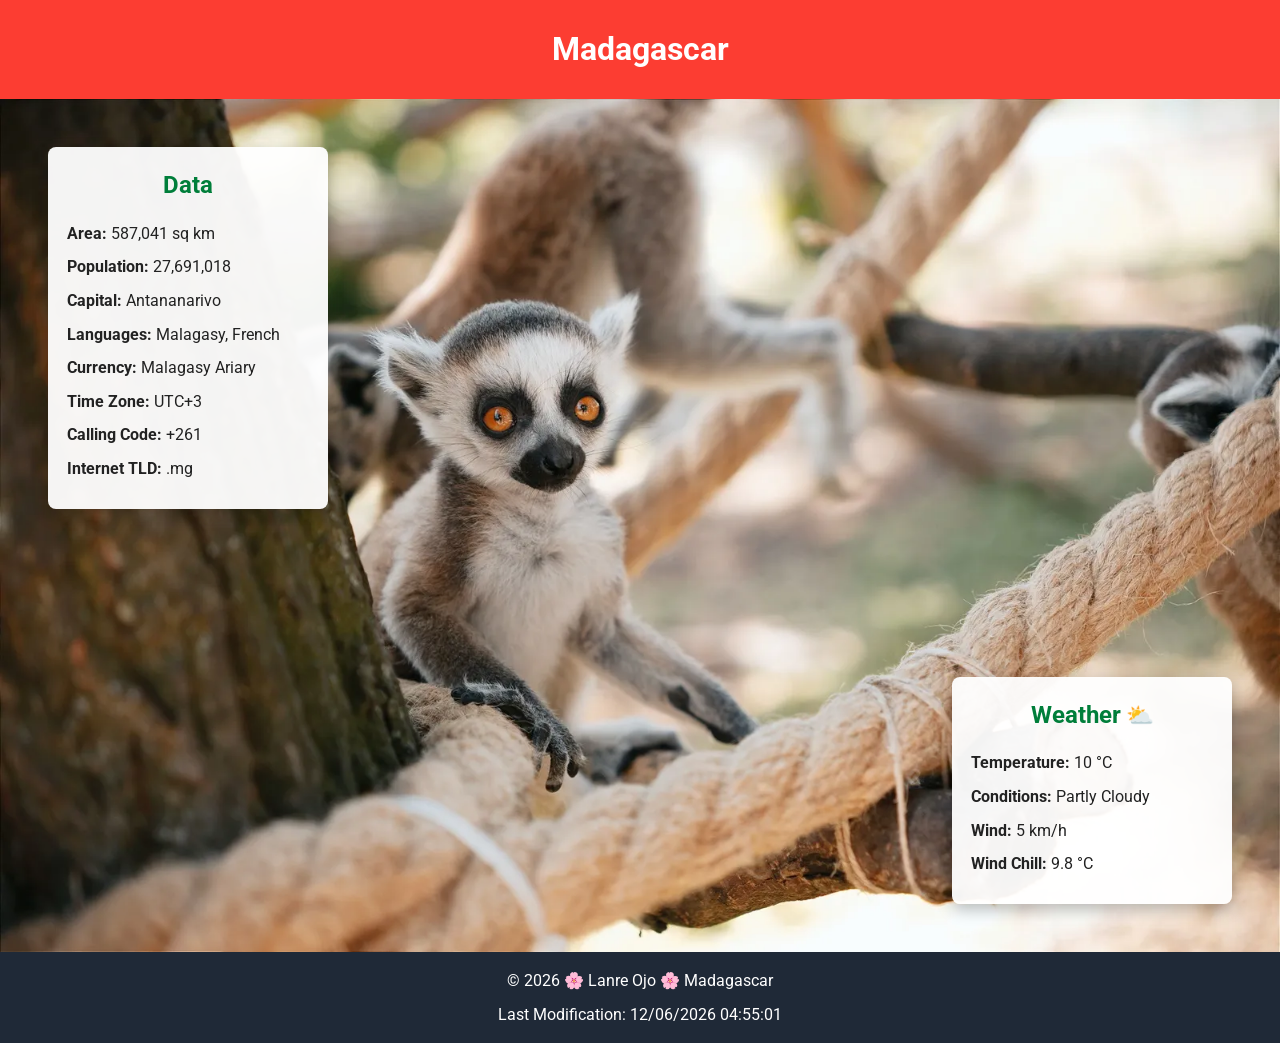
==== place.html @ bd7506eb "Complete W03 Country Page assignment" ====
<!DOCTYPE html>
<html lang="en">

<head>
    <meta charset="UTF-8">
    <meta name="viewport" content="width=device-width, initial-scale=1.0">
    <meta name="description" content="Country page featuring Madagascar with country facts and weather information.">
    <meta name="author" content="Lanre Ojo">

    <title>Madagascar | Country Page</title>

    <link rel="stylesheet" href="styles/place.css">
    <link rel="stylesheet" href="styles/place-large.css">

    <script src="scripts/place.js" defer></script>
</head>

<body>

    <header>
        <h1>Madagascar</h1>
    </header>

    <main>

        <picture class="hero">
            <source media="(min-width: 768px)" srcset="images/hero-large.webp">

            <img src="images/hero-small.webp" alt="Ring-tailed lemur in Madagascar" width="1200" height="700">
        </picture>

        <section class="data">
            <h2>Data</h2>

            <p><strong>Area:</strong> 587,041 sq km</p>
            <p><strong>Population:</strong> 27,691,018</p>
            <p><strong>Capital:</strong> Antananarivo</p>
            <p><strong>Languages:</strong> Malagasy, French</p>
            <p><strong>Currency:</strong> Malagasy Ariary</p>
            <p><strong>Time Zone:</strong> UTC+3</p>
            <p><strong>Calling Code:</strong> +261</p>
            <p><strong>Internet TLD:</strong> .mg</p>
        </section>

        <section class="weather">
            <h2>Weather</h2>

            <img src="images/weather.svg" alt="Partly cloudy weather icon" class="weather-icon" width="70" height="70">

            <p><strong>Temperature:</strong> <span id="temperature">10</span> °C</p>
            <p><strong>Conditions:</strong> Partly Cloudy</p>
            <p><strong>Wind:</strong> <span id="windSpeed">5</span> km/h</p>
            <p><strong>Wind Chill:</strong> <span id="windChill"></span></p>
        </section>

    </main>

    <footer>
        <p>
            &copy; <span id="year"></span> 🌸 Lanre Ojo 🌸 Madagascar
        </p>

        <p>
            Last Modification:
            <span id="lastModified"></span>
        </p>
    </footer>

</body>

</html>
---- styles/place.css ----
/* Google Font */
@import url('https://fonts.googleapis.com/css2?family=Roboto:wght@400;700&display=swap');

/* CSS Variables */
:root {
    --primary-color: #fc3d32;
    --secondary-color: #007e3a;
    --background-color: #f5f5f5;
    --card-background: #ffffff;
    --text-color: #222;
    --footer-color: #1f2937;
    --shadow: 0 4px 10px rgba(0, 0, 0, 0.15);
}

/* Reset */
* {
    margin: 0;
    padding: 0;
    box-sizing: border-box;
}

/* Body */
body {
    font-family: "Roboto", Arial, sans-serif;
    background-color: var(--background-color);
    color: var(--text-color);
    line-height: 1.6;
}

/* Header */
header {
    background-color: var(--primary-color);
    color: white;
    text-align: center;
    padding: 1rem;
}

header h1 {
    font-size: 2rem;
}

/* Hero Image */
.hero img {
    display: block;
    width: 100%;
    height: auto;
}

/* Data & Weather Cards */
.data,
.weather {
    background: var(--card-background);
    margin: 1rem;
    padding: 1rem;
    border-radius: 10px;
    box-shadow: var(--shadow);
}

.data h2,
.weather h2 {
    text-align: center;
    color: var(--secondary-color);
    margin-bottom: 1rem;
}

.data p,
.weather p {
    margin: .5rem 0;
}

/* Weather Icon */
.weather-icon {
    display: block;
    margin: 0 auto 1rem;
    width: 70px;
    height: auto;
}

/* Footer */
footer {
    background-color: var(--footer-color);
    color: white;
    text-align: center;
    padding: 1rem;
    margin-top: 1rem;
}

footer p:first-child {
    margin-bottom: .5rem;
}
---- styles/place-large.css ----
/* Desktop View */
@media screen and (min-width: 768px) {

    header {
        padding: 1.5rem;
    }

    main {
        position: relative;
    }

    /* Hero Image */
    .hero img {
        width: 100%;
        height: auto;
        display: block;
    }

    /* Floating Cards */
    .data,
    .weather {
        position: absolute;
        background: rgba(255, 255, 255, 0.95);
        width: 280px;
        padding: 1.2rem;
        box-shadow: 0 6px 15px rgba(0, 0, 0, .25);
        border-radius: 8px;
    }

    /* Data Card (Top Left) */
    .data {
        top: 2rem;
        left: 2rem;
    }

    /* Weather Card (Bottom Right) */
    .weather {
        bottom: 2rem;
        right: 2rem;
    }

    /* Hide SVG on Desktop */
    .weather-icon {
        display: none;
    }

    /* Emoticon after Weather heading */
    .weather h2::after {
        content: " ⛅";
        font-size: 1.4rem;
    }

    footer {
        margin-top: 0;
    }
}
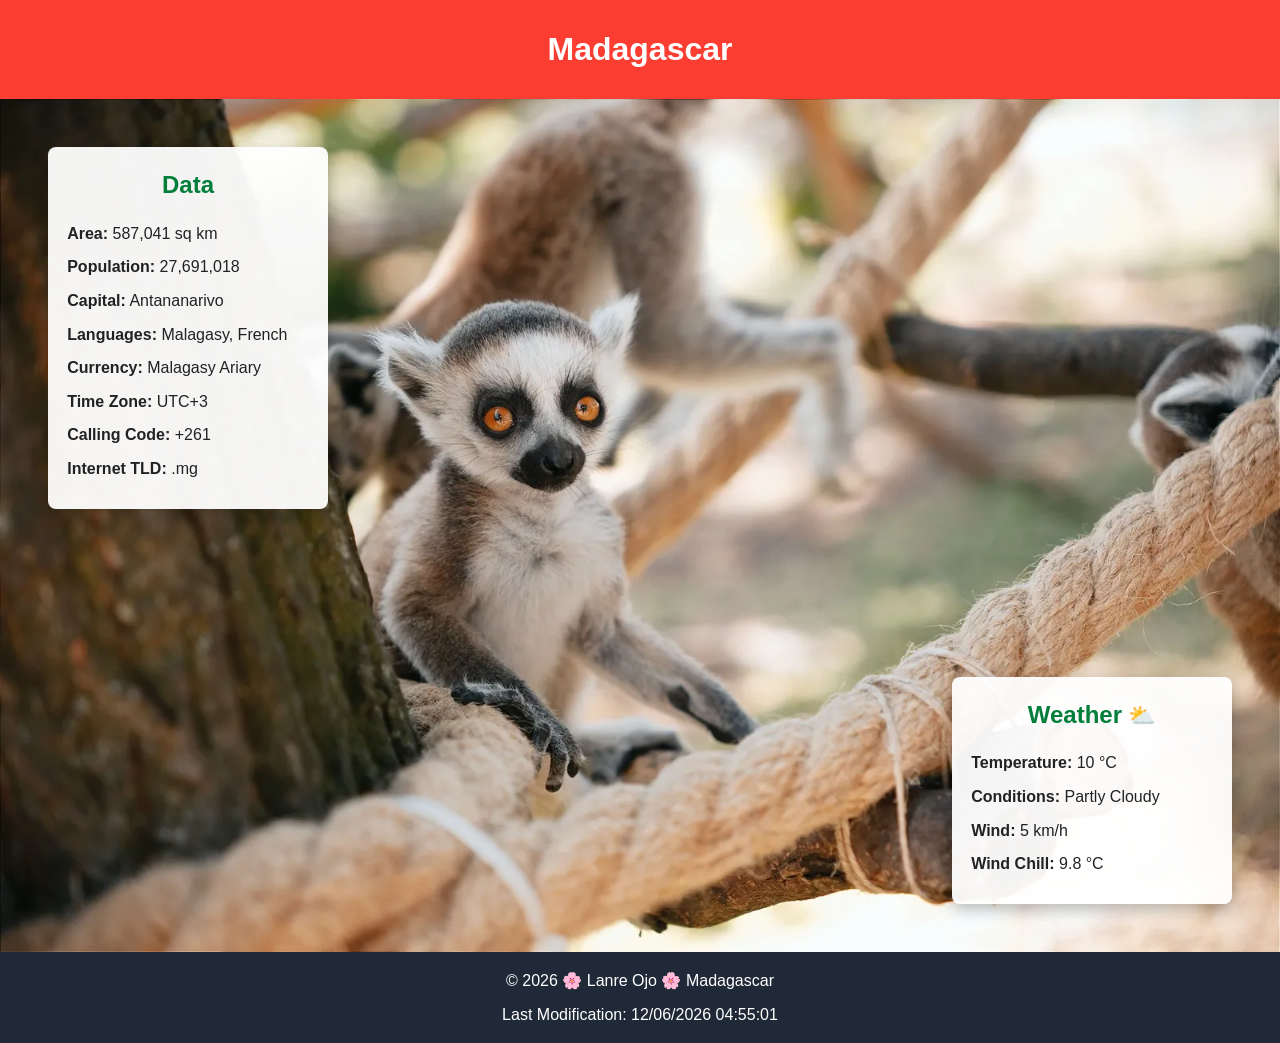
==== commit d61702b1: "html&css update" ====
--- a/place.html
+++ b/place.html
@@ -8,6 +8,12 @@
     <meta name="author" content="Lanre Ojo">
 
     <title>Madagascar | Country Page</title>
+
+    <!-- Google Fonts -->
+    <link rel="preconnect" href="https://fonts.googleapis.com">
+    <link rel="preconnect" href="https://fonts.gstatic.com" crossorigin>
+    <link href="https://fonts.googleapis.com/css2?family=Roboto:wght@400;700&display=swap" rel="stylesheet">
+
 
     <link rel="stylesheet" href="styles/place.css">
     <link rel="stylesheet" href="styles/place-large.css">
--- a/styles/place.css
+++ b/styles/place.css
@@ -1,6 +1,3 @@
-/* Google Font */
-@import url('https://fonts.googleapis.com/css2?family=Roboto:wght@400;700&display=swap');
-
 /* CSS Variables */
 :root {
     --primary-color: #fc3d32;
@@ -21,7 +18,7 @@
 
 /* Body */
 body {
-    font-family: "Roboto", Arial, sans-serif;
+    font-family: Arial, Helvetica, sans-serif;
     background-color: var(--background-color);
     color: var(--text-color);
     line-height: 1.6;
